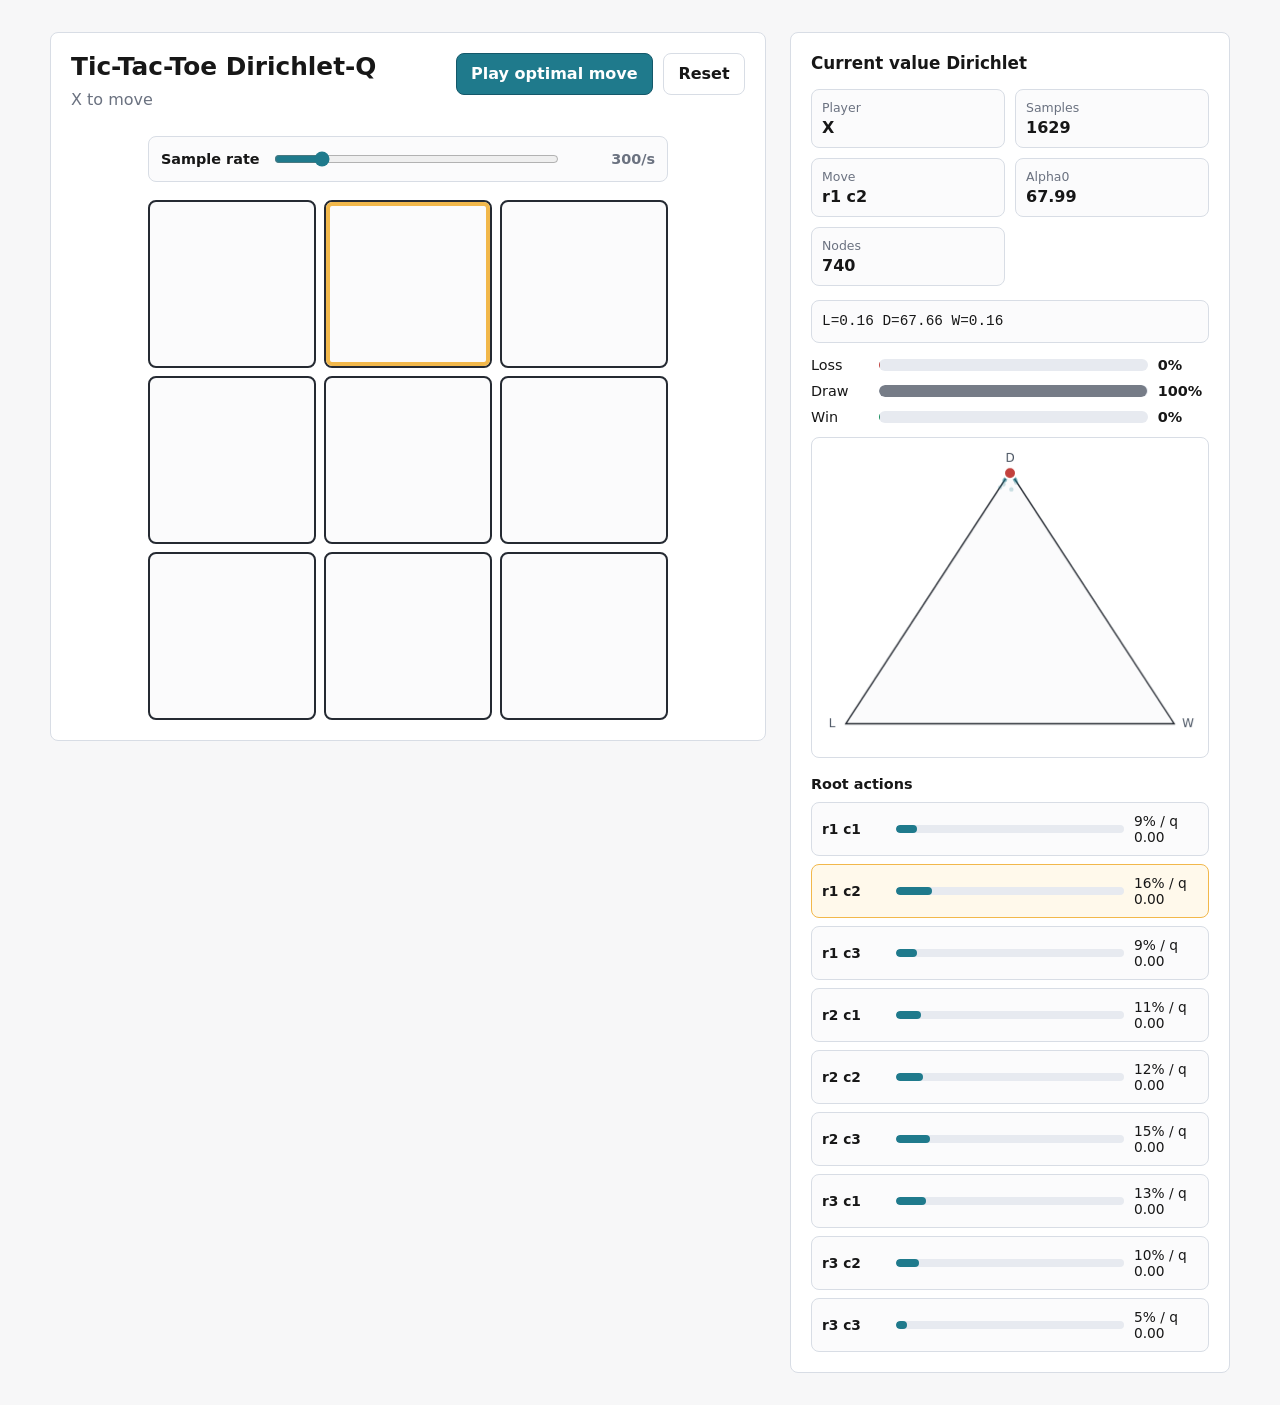
==== tictactoe-demo/index.html @ 1440985e "renamed dir" ====
<!doctype html>
<html lang="en">
  <head>
    <meta charset="utf-8" />
    <meta name="viewport" content="width=device-width, initial-scale=1" />
    <title>Tic-Tac-Toe Dirichlet-Q Demo</title>
    <link rel="stylesheet" href="styles.css" />
  </head>
  <body>
    <main class="app">
      <section class="play-area" aria-labelledby="app-title">
        <header class="topbar">
          <div>
            <h1 id="app-title">Tic-Tac-Toe Dirichlet-Q</h1>
            <p id="status" class="status" aria-live="polite"></p>
          </div>
          <div class="actions">
            <button id="play-best" type="button">Play optimal move</button>
            <button id="reset" type="button" class="secondary">Reset</button>
          </div>
        </header>

        <div class="compute-control">
          <label for="compute-slider">Sample rate</label>
          <input
            id="compute-slider"
            type="range"
            min="0"
            max="2000"
            step="25"
            value="300"
          />
          <output id="compute-value" for="compute-slider">300/s</output>
        </div>

        <div id="board" class="board" aria-label="Tic-Tac-Toe board"></div>
      </section>

      <aside class="posterior" aria-labelledby="posterior-title">
        <h2 id="posterior-title">Current value Dirichlet</h2>
        <div class="meta-grid">
          <div>
            <span class="label">Player</span>
            <strong id="perspective"></strong>
          </div>
          <div>
            <span class="label">Samples</span>
            <strong id="sims"></strong>
          </div>
          <div>
            <span class="label">Move</span>
            <strong id="recommended"></strong>
          </div>
          <div>
            <span class="label">Alpha0</span>
            <strong id="alpha-total"></strong>
          </div>
          <div>
            <span class="label">Nodes</span>
            <strong id="node-count"></strong>
          </div>
        </div>

        <div class="alpha-readout" id="alpha-readout"></div>

        <div class="bars" aria-label="Dirichlet mean">
          <div class="bar-row">
            <span>Loss</span>
            <div class="bar-track"><div id="loss-bar" class="bar loss"></div></div>
            <strong id="loss-pct"></strong>
          </div>
          <div class="bar-row">
            <span>Draw</span>
            <div class="bar-track"><div id="draw-bar" class="bar draw"></div></div>
            <strong id="draw-pct"></strong>
          </div>
          <div class="bar-row">
            <span>Win</span>
            <div class="bar-track"><div id="win-bar" class="bar win"></div></div>
            <strong id="win-pct"></strong>
          </div>
        </div>

        <canvas id="simplex" width="520" height="420" aria-label="Dirichlet samples simplex"></canvas>

        <h3>Root actions</h3>
        <div id="action-list" class="action-list"></div>
      </aside>
    </main>

    <script src="app.js"></script>
  </body>
</html>
---- tictactoe-demo/styles.css ----
:root {
  color-scheme: light;
  --bg: #f7f7f8;
  --ink: #171717;
  --muted: #6b7280;
  --panel: #ffffff;
  --line: #d8dde5;
  --strong-line: #252a32;
  --accent: #1f7a8c;
  --accent-dark: #14586a;
  --loss: #c2413d;
  --draw: #767c87;
  --win: #178f5c;
  --focus: #f2b84b;
}

* {
  box-sizing: border-box;
}

body {
  margin: 0;
  min-height: 100vh;
  background: var(--bg);
  color: var(--ink);
  font-family:
    Inter, ui-sans-serif, system-ui, -apple-system, BlinkMacSystemFont, "Segoe UI",
    sans-serif;
}

button {
  border: 1px solid var(--accent-dark);
  border-radius: 8px;
  background: var(--accent);
  color: #ffffff;
  cursor: pointer;
  font: inherit;
  font-weight: 700;
  min-height: 2.6rem;
  padding: 0.65rem 0.9rem;
}

button:hover:not(:disabled) {
  background: var(--accent-dark);
}

button:disabled {
  cursor: not-allowed;
  opacity: 0.45;
}

button.secondary {
  background: #ffffff;
  color: var(--ink);
  border-color: var(--line);
}

button.secondary:hover:not(:disabled) {
  background: #eef1f5;
}

.app {
  width: min(1180px, calc(100% - 32px));
  margin: 0 auto;
  padding: 32px 0;
  display: grid;
  grid-template-columns: minmax(340px, 1fr) minmax(320px, 440px);
  gap: 24px;
  align-items: start;
}

.play-area,
.posterior {
  background: var(--panel);
  border: 1px solid var(--line);
  border-radius: 8px;
  padding: 20px;
}

.topbar {
  display: flex;
  gap: 16px;
  justify-content: space-between;
  align-items: flex-start;
  margin-bottom: 22px;
}

h1,
h2,
h3,
p {
  margin: 0;
}

h1 {
  font-size: 1.55rem;
  line-height: 1.15;
}

h2 {
  font-size: 1.05rem;
  margin-bottom: 16px;
}

h3 {
  font-size: 0.9rem;
  margin-top: 18px;
  margin-bottom: 10px;
}

.status {
  margin-top: 8px;
  color: var(--muted);
  min-height: 1.5rem;
}

.actions {
  display: flex;
  gap: 10px;
  flex-wrap: wrap;
  justify-content: flex-end;
}

.compute-control {
  width: min(100%, 520px);
  margin: 0 auto 18px;
  border: 1px solid var(--line);
  border-radius: 8px;
  background: #fbfbfc;
  padding: 12px;
  display: grid;
  grid-template-columns: auto 1fr 5.4rem;
  gap: 12px;
  align-items: center;
}

.compute-control label,
.compute-control output {
  font-size: 0.9rem;
  font-weight: 700;
  white-space: nowrap;
}

.compute-control output {
  color: var(--muted);
  text-align: right;
}

input[type="range"] {
  accent-color: var(--accent);
  width: 100%;
}

.board {
  width: min(100%, 520px);
  aspect-ratio: 1;
  display: grid;
  grid-template-columns: repeat(3, 1fr);
  grid-template-rows: repeat(3, 1fr);
  gap: 8px;
  margin: 0 auto;
}

.cell {
  appearance: none;
  border: 2px solid var(--strong-line);
  border-radius: 8px;
  background: #fbfbfc;
  color: var(--ink);
  display: grid;
  place-items: center;
  font-size: 4rem;
  font-weight: 800;
  line-height: 1;
  min-width: 0;
  min-height: 0;
  padding: 0;
}

.cell:hover:not(:disabled) {
  border-color: var(--accent);
  background: #edf8fa;
}

.cell.recommended:not(:disabled) {
  outline: 4px solid var(--focus);
  outline-offset: -6px;
}

.cell.win-line {
  background: #e9f8ef;
  border-color: var(--win);
}

.cell.mark-x {
  color: #1d4ed8;
}

.cell.mark-o {
  color: #b45309;
}

.posterior {
  min-width: 0;
}

.meta-grid {
  display: grid;
  grid-template-columns: repeat(2, minmax(0, 1fr));
  gap: 10px;
  margin-bottom: 14px;
}

.meta-grid > div,
.alpha-readout,
.action-row {
  border: 1px solid var(--line);
  border-radius: 8px;
  padding: 10px;
  background: #fbfbfc;
}

.label {
  color: var(--muted);
  display: block;
  font-size: 0.78rem;
  margin-bottom: 3px;
}

.alpha-readout {
  font-family: ui-monospace, SFMono-Regular, Menlo, Monaco, Consolas, monospace;
  font-size: 0.9rem;
  line-height: 1.45;
  overflow-wrap: anywhere;
  margin-bottom: 14px;
}

.bars {
  display: grid;
  gap: 10px;
  margin-bottom: 12px;
}

.bar-row {
  display: grid;
  grid-template-columns: 3.6rem 1fr 3.2rem;
  gap: 10px;
  align-items: center;
  font-size: 0.9rem;
}

.bar-track {
  height: 12px;
  border-radius: 999px;
  background: #e7eaf0;
  overflow: hidden;
}

.bar {
  height: 100%;
  width: 0%;
  border-radius: inherit;
  transition: width 120ms ease-out;
}

.bar.loss {
  background: var(--loss);
}

.bar.draw {
  background: var(--draw);
}

.bar.win {
  background: var(--win);
}

#simplex {
  width: 100%;
  max-width: 100%;
  aspect-ratio: 26 / 21;
  border: 1px solid var(--line);
  border-radius: 8px;
  background: #ffffff;
  display: block;
}

.action-list {
  display: grid;
  gap: 8px;
}

.action-row {
  display: grid;
  grid-template-columns: 4rem 1fr 4rem;
  gap: 10px;
  align-items: center;
  font-size: 0.86rem;
}

.action-row.best {
  border-color: var(--focus);
  background: #fff9eb;
}

.policy-track {
  height: 8px;
  border-radius: 999px;
  background: #e7eaf0;
  overflow: hidden;
}

.policy-fill {
  height: 100%;
  border-radius: inherit;
  background: var(--accent);
}

@media (max-width: 860px) {
  .app {
    grid-template-columns: 1fr;
    width: min(100% - 20px, 620px);
    padding: 16px 0;
  }

  .topbar {
    display: grid;
  }

  .actions {
    justify-content: start;
  }

  .compute-control {
    grid-template-columns: 1fr;
    gap: 8px;
  }

  .compute-control output {
    text-align: left;
  }

  .cell {
    font-size: 3.1rem;
  }
}

@media (max-width: 420px) {
  .play-area,
  .posterior {
    padding: 14px;
  }

  .board {
    gap: 6px;
  }

  .cell {
    font-size: 2.65rem;
  }

  .meta-grid,
  .action-row {
    grid-template-columns: 1fr;
  }
}
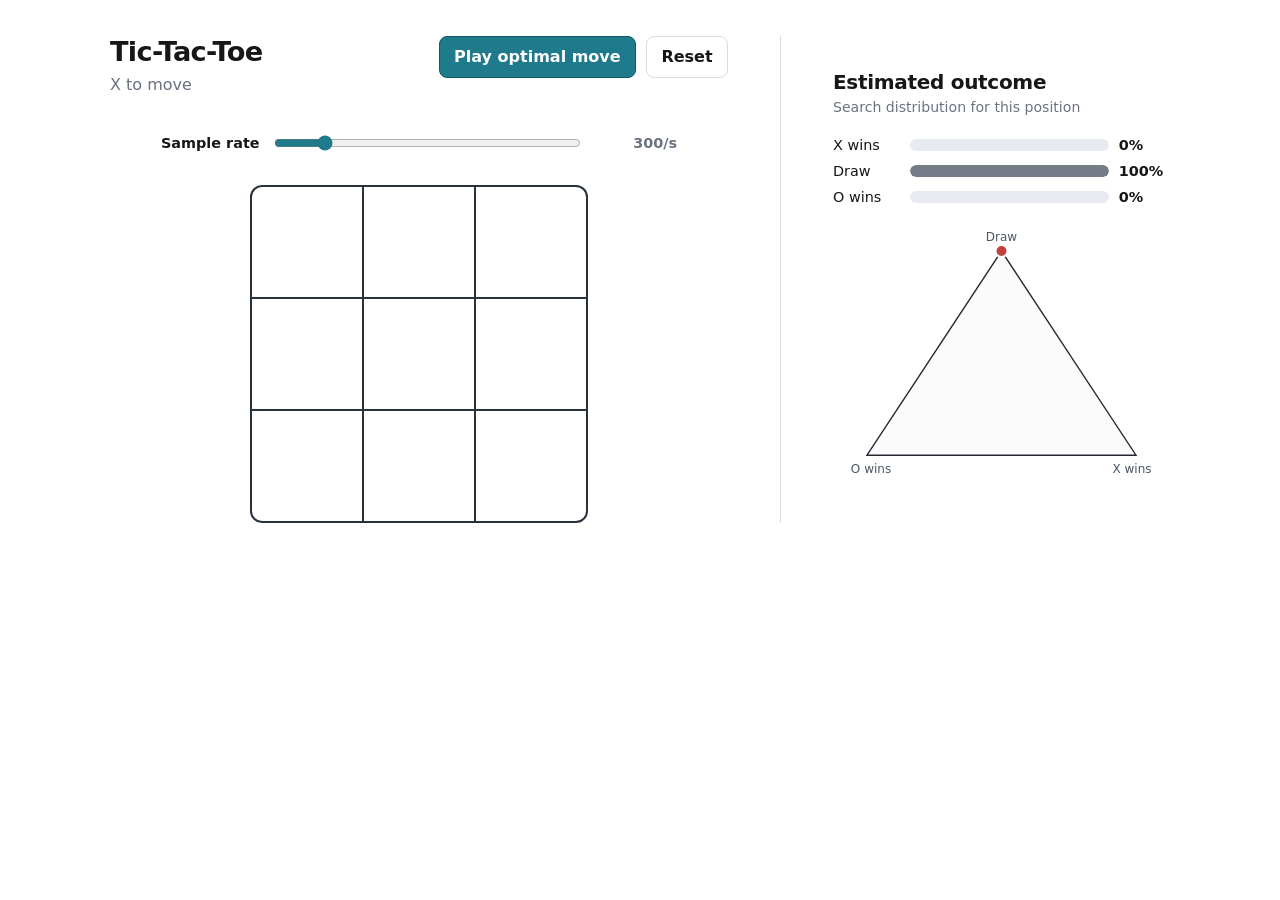
==== commit 4cffc9d6: "starting to write blog" ====
--- a/tictactoe-demo/index.html
+++ b/tictactoe-demo/index.html
@@ -3,7 +3,7 @@
   <head>
     <meta charset="utf-8" />
     <meta name="viewport" content="width=device-width, initial-scale=1" />
-    <title>Tic-Tac-Toe Dirichlet-Q Demo</title>
+    <title>Tic-Tac-Toe Search Demo</title>
     <link rel="stylesheet" href="styles.css" />
   </head>
   <body>
@@ -11,7 +11,7 @@
       <section class="play-area" aria-labelledby="app-title">
         <header class="topbar">
           <div>
-            <h1 id="app-title">Tic-Tac-Toe Dirichlet-Q</h1>
+            <h1 id="app-title">Tic-Tac-Toe</h1>
             <p id="status" class="status" aria-live="polite"></p>
           </div>
           <div class="actions">
@@ -37,37 +37,16 @@
       </section>
 
       <aside class="posterior" aria-labelledby="posterior-title">
-        <h2 id="posterior-title">Current value Dirichlet</h2>
-        <div class="meta-grid">
-          <div>
-            <span class="label">Player</span>
-            <strong id="perspective"></strong>
-          </div>
-          <div>
-            <span class="label">Samples</span>
-            <strong id="sims"></strong>
-          </div>
-          <div>
-            <span class="label">Move</span>
-            <strong id="recommended"></strong>
-          </div>
-          <div>
-            <span class="label">Alpha0</span>
-            <strong id="alpha-total"></strong>
-          </div>
-          <div>
-            <span class="label">Nodes</span>
-            <strong id="node-count"></strong>
-          </div>
+        <div class="posterior-heading">
+          <h2 id="posterior-title">Estimated outcome</h2>
+          <p>Search distribution for this position</p>
         </div>
 
-        <div class="alpha-readout" id="alpha-readout"></div>
-
-        <div class="bars" aria-label="Dirichlet mean">
+        <div class="bars" aria-label="Estimated outcome probabilities">
           <div class="bar-row">
-            <span>Loss</span>
-            <div class="bar-track"><div id="loss-bar" class="bar loss"></div></div>
-            <strong id="loss-pct"></strong>
+            <span>X wins</span>
+            <div class="bar-track"><div id="x-win-bar" class="bar x-win"></div></div>
+            <strong id="x-win-pct"></strong>
           </div>
           <div class="bar-row">
             <span>Draw</span>
@@ -75,16 +54,13 @@
             <strong id="draw-pct"></strong>
           </div>
           <div class="bar-row">
-            <span>Win</span>
-            <div class="bar-track"><div id="win-bar" class="bar win"></div></div>
-            <strong id="win-pct"></strong>
+            <span>O wins</span>
+            <div class="bar-track"><div id="o-win-bar" class="bar o-win"></div></div>
+            <strong id="o-win-pct"></strong>
           </div>
         </div>
 
         <canvas id="simplex" width="520" height="420" aria-label="Dirichlet samples simplex"></canvas>
-
-        <h3>Root actions</h3>
-        <div id="action-list" class="action-list"></div>
       </aside>
     </main>
 
--- a/tictactoe-demo/styles.css
+++ b/tictactoe-demo/styles.css
@@ -1,26 +1,30 @@
 :root {
   color-scheme: light;
-  --bg: #f7f7f8;
+  --bg: #ffffff;
   --ink: #171717;
   --muted: #6b7280;
   --panel: #ffffff;
   --line: #d8dde5;
-  --strong-line: #252a32;
+  --strong-line: #29313d;
   --accent: #1f7a8c;
   --accent-dark: #14586a;
-  --loss: #c2413d;
+  --x: #2563eb;
   --draw: #767c87;
-  --win: #178f5c;
-  --focus: #f2b84b;
+  --o: #d97706;
 }
 
 * {
   box-sizing: border-box;
 }
 
+html,
+body {
+  overflow: hidden;
+}
+
 body {
   margin: 0;
-  min-height: 100vh;
+  min-height: 0;
   background: var(--bg);
   color: var(--ink);
   font-family:
@@ -60,21 +64,23 @@
 }
 
 .app {
-  width: min(1180px, calc(100% - 32px));
+  width: min(1060px, calc(100% - 40px));
   margin: 0 auto;
-  padding: 32px 0;
-  display: grid;
-  grid-template-columns: minmax(340px, 1fr) minmax(320px, 440px);
-  gap: 24px;
-  align-items: start;
+  padding: 36px 0;
+  display: grid;
+  grid-template-columns: minmax(360px, 1fr) minmax(300px, 390px);
+  gap: 0;
+  align-items: center;
 }
 
 .play-area,
 .posterior {
   background: var(--panel);
-  border: 1px solid var(--line);
-  border-radius: 8px;
-  padding: 20px;
+  min-width: 0;
+}
+
+.play-area {
+  padding-right: 52px;
 }
 
 .topbar {
@@ -93,19 +99,14 @@
 }
 
 h1 {
-  font-size: 1.55rem;
+  font-size: 1.7rem;
   line-height: 1.15;
+  letter-spacing: -0.025em;
 }
 
 h2 {
-  font-size: 1.05rem;
-  margin-bottom: 16px;
-}
-
-h3 {
-  font-size: 0.9rem;
-  margin-top: 18px;
-  margin-bottom: 10px;
+  font-size: 1.25rem;
+  letter-spacing: -0.015em;
 }
 
 .status {
@@ -123,11 +124,8 @@
 
 .compute-control {
   width: min(100%, 520px);
-  margin: 0 auto 18px;
-  border: 1px solid var(--line);
-  border-radius: 8px;
-  background: #fbfbfc;
-  padding: 12px;
+  margin: 0 auto 20px;
+  padding: 12px 2px;
   display: grid;
   grid-template-columns: auto 1fr 5.4rem;
   gap: 12px;
@@ -152,20 +150,24 @@
 }
 
 .board {
-  width: min(100%, 520px);
+  width: min(100%, 338px);
   aspect-ratio: 1;
   display: grid;
   grid-template-columns: repeat(3, 1fr);
   grid-template-rows: repeat(3, 1fr);
-  gap: 8px;
+  gap: 2px;
   margin: 0 auto;
+  overflow: hidden;
+  border: 2px solid var(--strong-line);
+  border-radius: 12px;
+  background: var(--strong-line);
 }
 
 .cell {
   appearance: none;
-  border: 2px solid var(--strong-line);
-  border-radius: 8px;
-  background: #fbfbfc;
+  border: 0;
+  border-radius: 0;
+  background: #ffffff;
   color: var(--ink);
   display: grid;
   place-items: center;
@@ -178,18 +180,30 @@
 }
 
 .cell:hover:not(:disabled) {
-  border-color: var(--accent);
-  background: #edf8fa;
-}
-
-.cell.recommended:not(:disabled) {
-  outline: 4px solid var(--focus);
-  outline-offset: -6px;
+  background: #f1f7f8;
+}
+
+@media (hover: hover) {
+  .board[data-player="X"] .cell:hover:not(:disabled)::after {
+    color: #1d4ed8;
+    content: "X";
+    opacity: 0.22;
+  }
+
+  .board[data-player="O"] .cell:hover:not(:disabled)::after {
+    color: #b45309;
+    content: "O";
+    opacity: 0.22;
+  }
+}
+
+.cell:disabled {
+  cursor: default;
+  opacity: 1;
 }
 
 .cell.win-line {
-  background: #e9f8ef;
-  border-color: var(--win);
+  background: #eef7f1;
 }
 
 .cell.mark-x {
@@ -201,38 +215,22 @@
 }
 
 .posterior {
-  min-width: 0;
-}
-
-.meta-grid {
-  display: grid;
-  grid-template-columns: repeat(2, minmax(0, 1fr));
-  gap: 10px;
-  margin-bottom: 14px;
-}
-
-.meta-grid > div,
-.alpha-readout,
-.action-row {
-  border: 1px solid var(--line);
-  border-radius: 8px;
-  padding: 10px;
-  background: #fbfbfc;
-}
-
-.label {
+  align-self: stretch;
+  border-left: 1px solid var(--line);
+  display: flex;
+  flex-direction: column;
+  justify-content: center;
+  padding: 24px 0 24px 52px;
+}
+
+.posterior-heading {
+  margin-bottom: 22px;
+}
+
+.posterior-heading p {
   color: var(--muted);
-  display: block;
-  font-size: 0.78rem;
-  margin-bottom: 3px;
-}
-
-.alpha-readout {
-  font-family: ui-monospace, SFMono-Regular, Menlo, Monaco, Consolas, monospace;
-  font-size: 0.9rem;
-  line-height: 1.45;
-  overflow-wrap: anywhere;
-  margin-bottom: 14px;
+  font-size: 0.88rem;
+  margin-top: 5px;
 }
 
 .bars {
@@ -243,7 +241,7 @@
 
 .bar-row {
   display: grid;
-  grid-template-columns: 3.6rem 1fr 3.2rem;
+  grid-template-columns: 4.2rem 1fr 3.2rem;
   gap: 10px;
   align-items: center;
   font-size: 0.9rem;
@@ -263,64 +261,42 @@
   transition: width 120ms ease-out;
 }
 
-.bar.loss {
-  background: var(--loss);
+.bar.x-win {
+  background: var(--x);
 }
 
 .bar.draw {
   background: var(--draw);
 }
 
-.bar.win {
-  background: var(--win);
+.bar.o-win {
+  background: var(--o);
 }
 
 #simplex {
   width: 100%;
   max-width: 100%;
   aspect-ratio: 26 / 21;
-  border: 1px solid var(--line);
-  border-radius: 8px;
   background: #ffffff;
   display: block;
-}
-
-.action-list {
-  display: grid;
-  gap: 8px;
-}
-
-.action-row {
-  display: grid;
-  grid-template-columns: 4rem 1fr 4rem;
-  gap: 10px;
-  align-items: center;
-  font-size: 0.86rem;
-}
-
-.action-row.best {
-  border-color: var(--focus);
-  background: #fff9eb;
-}
-
-.policy-track {
-  height: 8px;
-  border-radius: 999px;
-  background: #e7eaf0;
-  overflow: hidden;
-}
-
-.policy-fill {
-  height: 100%;
-  border-radius: inherit;
-  background: var(--accent);
 }
 
 @media (max-width: 860px) {
   .app {
     grid-template-columns: 1fr;
     width: min(100% - 20px, 620px);
-    padding: 16px 0;
+    padding: 22px 0;
+    gap: 28px;
+  }
+
+  .play-area {
+    padding-right: 0;
+  }
+
+  .posterior {
+    border-left: 0;
+    border-top: 1px solid var(--line);
+    padding: 28px 0 0;
   }
 
   .topbar {
@@ -346,21 +322,16 @@
 }
 
 @media (max-width: 420px) {
-  .play-area,
   .posterior {
-    padding: 14px;
+    padding: 24px 0 0;
   }
 
   .board {
-    gap: 6px;
+    gap: 2px;
   }
 
   .cell {
     font-size: 2.65rem;
   }
 
-  .meta-grid,
-  .action-row {
-    grid-template-columns: 1fr;
-  }
-}
+}
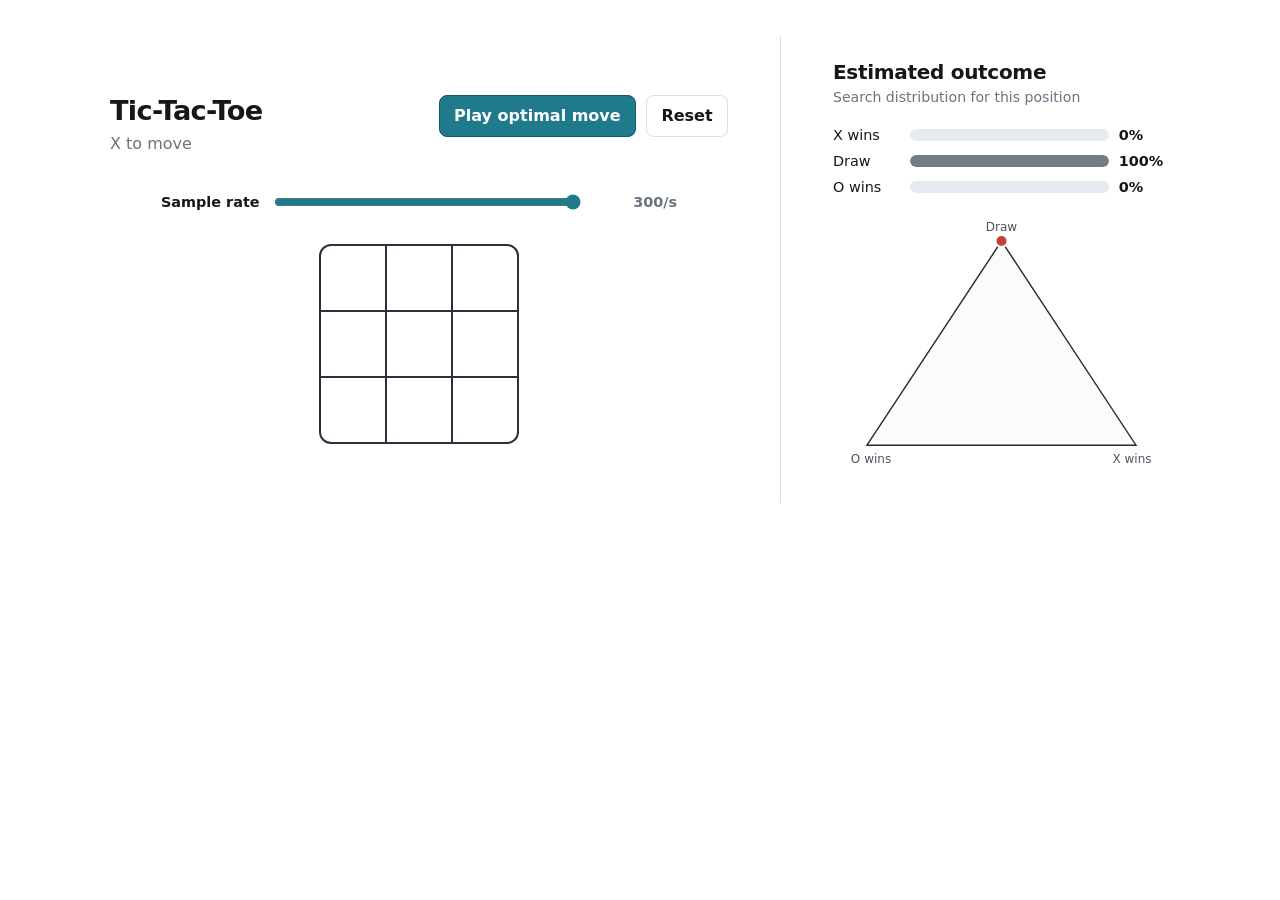
==== commit f9400937: "going to bed" ====
--- a/tictactoe-demo/index.html
+++ b/tictactoe-demo/index.html
@@ -26,7 +26,7 @@
             id="compute-slider"
             type="range"
             min="0"
-            max="2000"
+            max="300"
             step="25"
             value="300"
           />
--- a/tictactoe-demo/styles.css
+++ b/tictactoe-demo/styles.css
@@ -150,7 +150,7 @@
 }
 
 .board {
-  width: min(100%, 338px);
+  width: min(90%, 200px);
   aspect-ratio: 1;
   display: grid;
   grid-template-columns: repeat(3, 1fr);
@@ -281,7 +281,31 @@
   display: block;
 }
 
-@media (max-width: 860px) {
+@media (min-width: 581px) and (max-width: 860px) {
+  .app {
+    grid-template-columns: minmax(290px, 1fr) minmax(230px, 300px);
+    width: calc(100% - 20px);
+    padding: 22px 0;
+  }
+
+  .play-area {
+    padding-right: 24px;
+  }
+
+  .topbar {
+    display: grid;
+  }
+
+  .actions {
+    justify-content: start;
+  }
+
+  .cell {
+    font-size: 3.1rem;
+  }
+}
+
+@media (max-width: 580px) {
   .app {
     grid-template-columns: 1fr;
     width: min(100% - 20px, 620px);
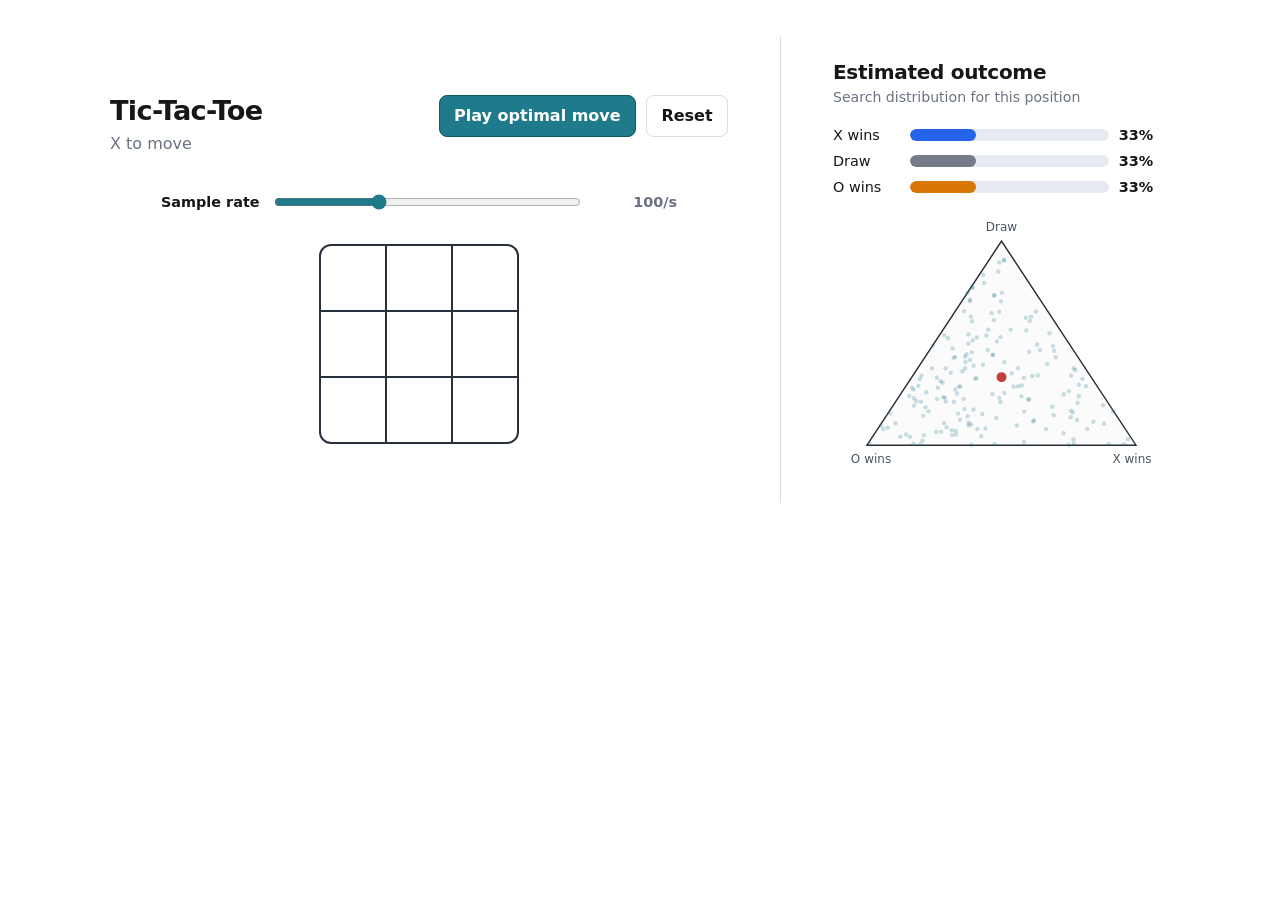
==== commit 0df06c5c: "finished talking about move selection" ====
--- a/tictactoe-demo/index.html
+++ b/tictactoe-demo/index.html
@@ -28,9 +28,9 @@
             min="0"
             max="300"
             step="25"
-            value="300"
+            value="100"
           />
-          <output id="compute-value" for="compute-slider">300/s</output>
+          <output id="compute-value" for="compute-slider">100/s</output>
         </div>
 
         <div id="board" class="board" aria-label="Tic-Tac-Toe board"></div>
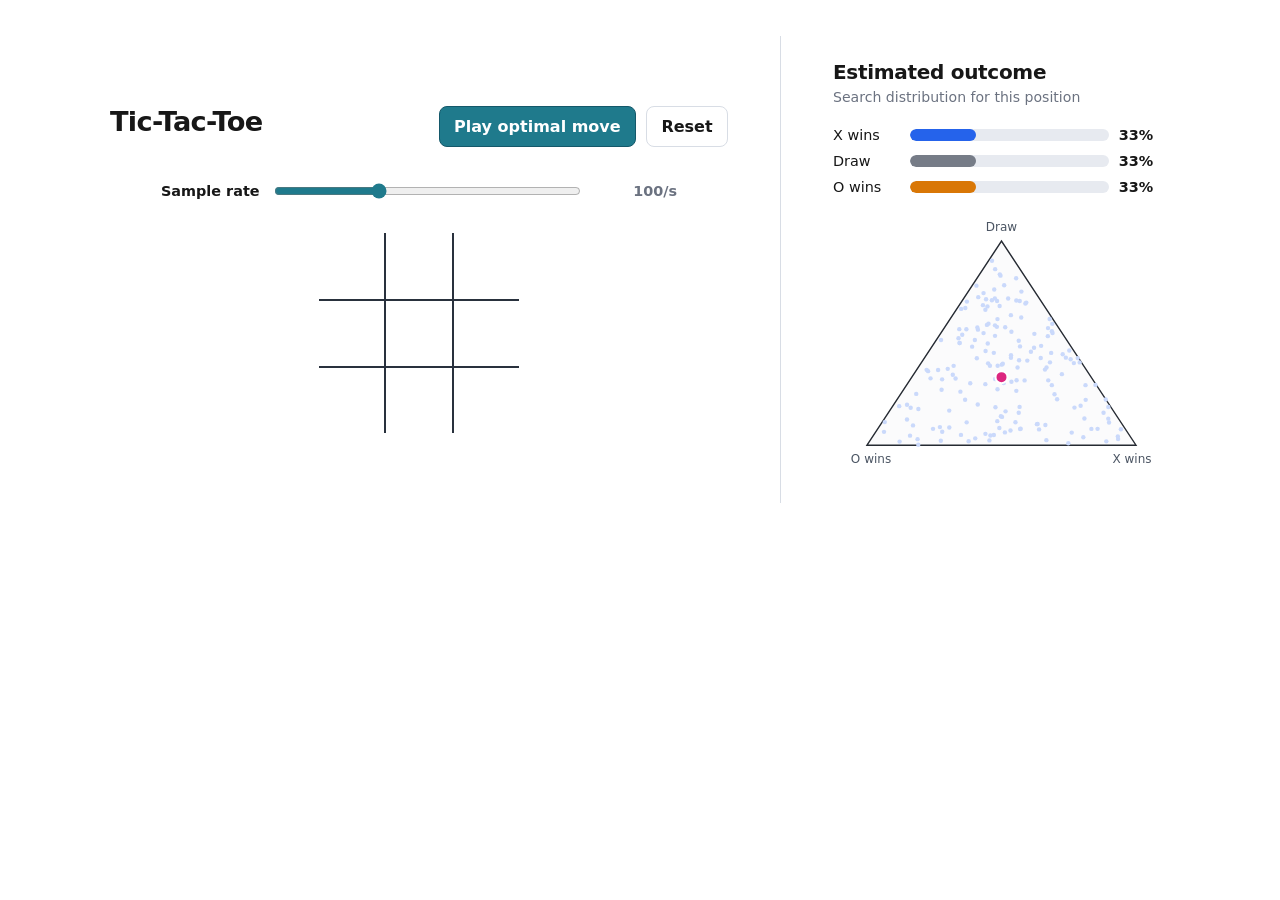
==== commit c5800529: "its a bit cooler now" ====
--- a/tictactoe-demo/index.html
+++ b/tictactoe-demo/index.html
@@ -12,7 +12,6 @@
         <header class="topbar">
           <div>
             <h1 id="app-title">Tic-Tac-Toe</h1>
-            <p id="status" class="status" aria-live="polite"></p>
           </div>
           <div class="actions">
             <button id="play-best" type="button">Play optimal move</button>
--- a/tictactoe-demo/styles.css
+++ b/tictactoe-demo/styles.css
@@ -44,7 +44,7 @@
   padding: 0.65rem 0.9rem;
 }
 
-button:hover:not(:disabled) {
+button:not(.cell):hover:not(:disabled) {
   background: var(--accent-dark);
 }
 
@@ -109,12 +109,6 @@
   letter-spacing: -0.015em;
 }
 
-.status {
-  margin-top: 8px;
-  color: var(--muted);
-  min-height: 1.5rem;
-}
-
 .actions {
   display: flex;
   gap: 10px;
@@ -157,9 +151,6 @@
   grid-template-rows: repeat(3, 1fr);
   gap: 2px;
   margin: 0 auto;
-  overflow: hidden;
-  border: 2px solid var(--strong-line);
-  border-radius: 12px;
   background: var(--strong-line);
 }
 
@@ -179,10 +170,6 @@
   padding: 0;
 }
 
-.cell:hover:not(:disabled) {
-  background: #f1f7f8;
-}
-
 @media (hover: hover) {
   .board[data-player="X"] .cell:hover:not(:disabled)::after {
     color: #1d4ed8;
